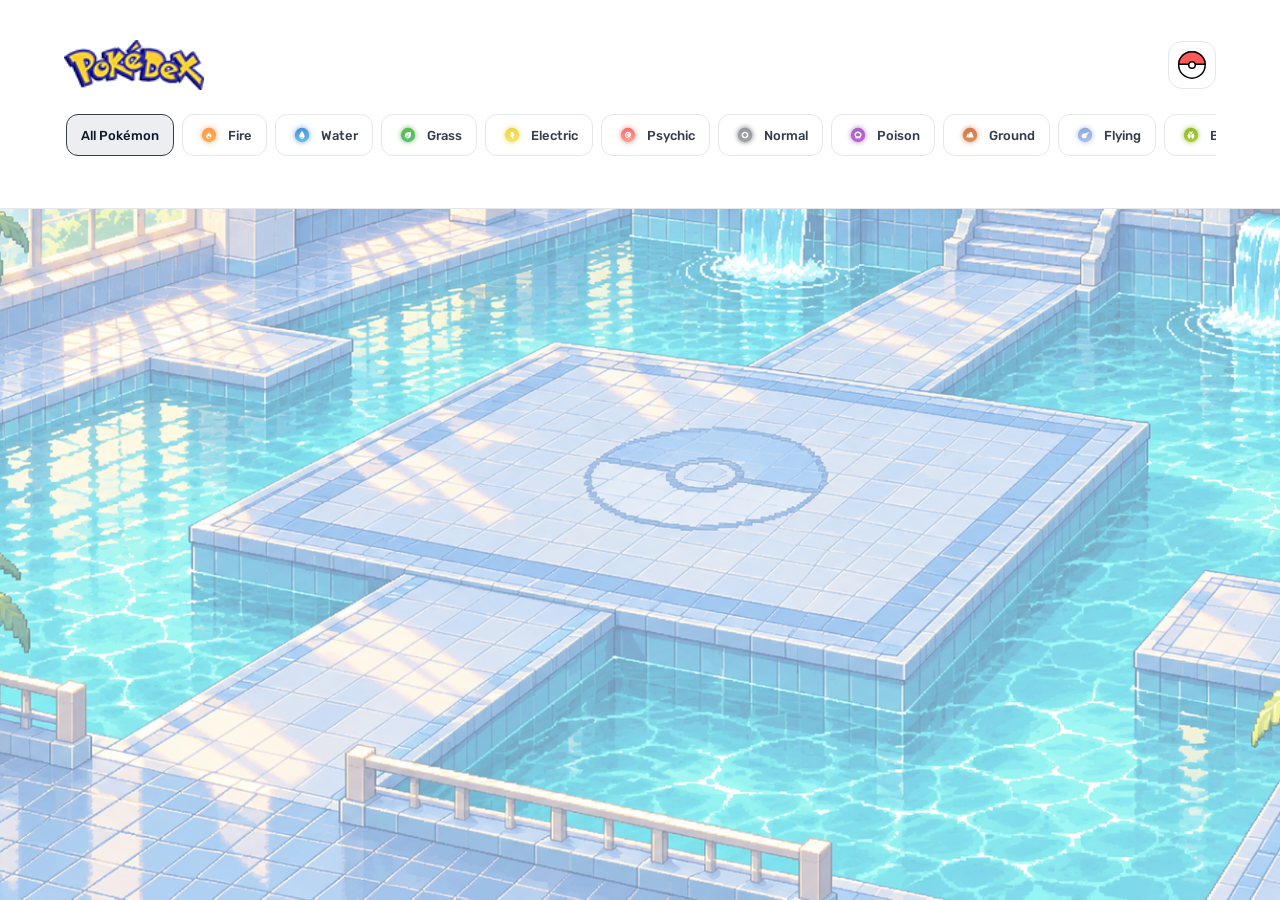
==== assets/index.html @ 4e9d1fee "Build responsive Pokedex with filters, favorites and flip cards" ====
<!doctype html>
<html lang="en">
  <head>
    <meta charset="UTF-8" />
    <meta name="viewport" content="width=device-width, initial-scale=1.0" />
    <title>Pokédex</title>
    <link rel="stylesheet" href="./css/main.css" />
  </head>
  <body>
    <header>
      <nav class="nav">
        <div class="nav-brand">
          <a
              href="#favorites"
              class="favorites-link"
              aria-label="View favorite Pokémon"
              title="Favorites"
          >
              <img src="./image/pokeball.svg" alt="">
          </a>

          <a href="#all" aria-label="View all Pokémon">
              <img
                  src="./image/logo.png"
                  alt="Pokédex"
                  class="nav-logo"
              >
          </a>
      </div>

      <p id="favorites-empty" hidden>
          No favorites yet. Click a Pokémon’s Poké Ball to save it!
      </p>
        <ul class="nav-list">
          <li class="nav-item">
            <button class="btn btn-header all" id="btn-all">All</button>
          </li>
          <li class="nav-item">
            <button class="btn btn-header fire" id="fire">Fire</button>
          </li>
          <li class="nav-item">
            <button class="btn btn-header water" id="water">Water</button>
          </li>
          <li class="nav-item">
            <button class="btn btn-header grass" id="grass">Grass</button>
          </li>
          <li class="nav-item">
            <button class="btn btn-header electric" id="electric">
              Electric
            </button>
          </li>
          <li class="nav-item">
            <button class="btn btn-header psychic" id="psychic">Psychic</button>
          </li>
          <li class="nav-item">
            <button class="btn btn-header normal" id="normal">Normal</button>
          </li>
          <li class="nav-item">
            <button class="btn btn-header poison" id="poison">Poison</button>
          </li>
          <li class="nav-item">
            <button class="btn btn-header ground" id="ground">Ground</button>
          </li>
          <li class="nav-item">
            <button class="btn btn-header flying" id="flying">Flying</button>
          </li>
          <li class="nav-item">
            <button class="btn btn-header bug" id="bug">Bug</button>
          </li>
          <li class="nav-item">
            <button class="btn btn-header rock" id="rock">Rock</button>
          </li>
          <li class="nav-item">
            <button class="btn btn-header ghost" id="ghost">Ghost</button>
          </li>
          <li class="nav-item">
            <button class="btn btn-header dragon" id="dragon">Dragon</button>
          </li>
          <li class="nav-item">
            <button class="btn btn-header dark" id="dark">Dark</button>
          </li>
          <li class="nav-item">
            <button class="btn btn-header steel" id="steel">Steel</button>
          </li>
          <li class="nav-item">
            <button class="btn btn-header fairy" id="fairy">Fairy</button>
          </li>
          <li class="nav-item">
            <button class="btn btn-header ice" id="ice">Ice</button>
          </li>
        </ul>
      </nav>
    </header>
    <main>
      <div id="All">
        <div class="pokemon-all" id="list-pokemon"></div>
      </div>
    </main>
    <script src="./js/main.js"></script>
  </body>
</html>
---- assets/css/main.css ----
@import url("https://fonts.googleapis.com/css2?family=Rubik:wght@300..900&display=swap");

/* Cores */
:root {
  --clr-black: #1c1c1c;
  --clr-gray: #ececec;
  --clr-white: #f7f7f7;

  --type-normal: #a8a878;
  --type-fire: #f08030;
  --type-water: #6890f0;
  --type-grass: #78c850;
  --type-electric: #f8d030;
  --type-psychic: #f85888;
  --type-poison: #a040a0;
  --type-ground: #e0c068;
  --type-flying: #a890f0;
  --type-bug: #a8b820;
  --type-rock: #b8a038;
  --type-ghost: #705898;
  --type-dragon: #7038f8;
  --type-dark: #705848;
  --type-steel: #b8b8d0;
  --type-fairy: #ee99ac;
  --type-ice: #98d8d8;
  --type-fighting: #c03028;
}

/* Base */
* {
  margin: 0;
  padding: 0;
  box-sizing: border-box;
}

body {
  position: relative;
  isolation: isolate;
  min-height: 100vh;
  background: var(--clr-gray);
  color: var(--clr-black);
  font-family: "Rubik", sans-serif;
}

body::before {
  content: "";
  position: fixed;
  inset: 0;
  z-index: -1;
  pointer-events: none;
  background:
    linear-gradient(
      rgba(255, 255, 255, 0.45),
      rgba(255, 255, 255, 0.45)
    ),
    url("../image/background.png") center / cover no-repeat;
}

ul {
  list-style: none;
}

button {
  border: 0;
  background: transparent;
  color: inherit;
  font: inherit;
  cursor: pointer;
}

button:focus-visible,
a:focus-visible {
  outline: 2px solid #343b49;
  outline-offset: 3px;
}

.pokemon[hidden],
#favorites-empty[hidden] {
  display: none;
}

/* Cabeçalho */
header {
  padding-block: 16px;
  background: #fff;
  box-shadow: 0 1px 0 #e5e7eb;
}

.nav {
  display: flex;
  flex-direction: column;
  align-items: flex-start;
  gap: 20px;
  width: 100%;
  max-width: 1200px;
  margin-inline: auto;
  padding: 24px;
}

.nav-brand {
  display: flex;
  align-items: center;
  gap: 16px;
  width: 100%;
  min-width: 0;
}

.nav .nav-logo {
  display: block;
  width: 140px;
  height: auto;
}

.nav .favorites-link {
  order: 2;
  display: grid;
  place-items: center;
  flex-shrink: 0;
  width: 48px;
  height: 48px;
  margin-left: auto;
  border: 1px solid #e5e7eb;
  border-radius: 14px;
  background: #fff;
}

.nav .favorites-link img {
  display: block;
  width: 32px;
  max-width: 32px;
  height: 32px;
  object-fit: contain;
}

.nav .favorites-link.is-active {
  border-color: #ef4444;
  background: #fff0f0;
}

#favorites-empty {
  font-size: 14px;
  line-height: 1.5;
}

/* Menu dos tipos */
.nav-scroll {
  position: relative;
  width: 100%;
  min-width: 0;
}

.nav-scroll::after {
  content: "";
  position: absolute;
  top: 0;
  bottom: 0;
  left: 0;
  z-index: 1;
  width: 20px;
  background: linear-gradient(to right, #fff, transparent);
  pointer-events: none;
}

.nav-list {
  display: flex;
  align-items: center;
  flex-wrap: nowrap;
  gap: 8px;
  width: 100%;
  min-width: 0;
  overflow-x: auto;
  padding: 4px 2px 12px;
  scrollbar-width: thin;
}

.nav-item {
  flex-shrink: 0;
}

.nav-list .btn-header {
  display: inline-flex;
  align-items: center;
  justify-content: center;
  gap: 7px;
  min-height: 42px;
  padding: 7px 14px;
  border: 1px solid #e5e7eb;
  border-radius: 12px;
  background: #fff;
  color: #343b49;
  font-size: 13px;
  font-weight: 500;
  text-transform: capitalize;
  white-space: nowrap;
}

.btn-header img {
  display: block;
  flex-shrink: 0;
  width: 24px;
  height: 24px;
  object-fit: contain;
}

.btn-header span {
  color: inherit;
}

.nav-list .btn-header:hover {
  background: #f5f6f8;
}

.nav-list .btn-header[aria-pressed="true"] {
  border-color: #343b49;
  background: var(--filter-color, #eceef2);
  color: #111827;
}

/* Lista dos Pokémon */
main {
  width: 100%;
  max-width: 1200px;
  margin-inline: auto;
  padding: 32px 24px;
}

.pokemon-all {
  display: grid;
  grid-template-columns: repeat(3, minmax(0, 1fr));
  gap: 24px;
}

/* Estrutura dos cards */
.pokemon {
  min-width: 0;
  border-radius: 22px;
}

.pokemon.pokemon-flip {
  overflow: visible;
  background: transparent;
  perspective: 1200px;
}

.pokemon-inner {
  display: grid;
  align-items: stretch;
  height: 100%;
  transform-style: preserve-3d;
  transition: transform 0.65s ease;
}

.pokemon.is-flipped .pokemon-inner {
  transform: rotateY(180deg);
}

.pokemon-front,
.pokemon-back {
  grid-area: 1 / 1;
  align-self: stretch;
  min-width: 0;
  border-radius: 22px;
  box-shadow: 0 8px 24px rgb(25 30 45 / 8%);
  backface-visibility: hidden;
  -webkit-backface-visibility: hidden;
}

.pokemon-front {
  display: flex;
  flex-direction: column;
  overflow: hidden;
  background: transparent;
}

/* Área colorida */
.pokemon-top {
  position: relative;
  isolation: isolate;
  flex-shrink: 0;
  padding: 42px 24px 18px;
  background: #e8e8e8;
}

.pokemon-number {
  position: absolute;
  top: 50%;
  left: 50%;
  z-index: -1;
  transform: translate(-50%, -50%);
  color: #191e2d;
  font-size: clamp(80px, 9vw, 130px);
  font-weight: 800;
  line-height: 1;
  letter-spacing: -5px;
  opacity: 0.13;
  pointer-events: none;
}

.pokemon-imagem {
  display: flex;
  align-items: center;
  justify-content: center;
  height: 210px;
}

.pokemon-imagem img {
  position: relative;
  display: block;
  width: 100%;
  max-width: 220px;
  height: 100%;
  object-fit: contain;
}

/* Favoritar */
.pokemon-top .favorite-button {
  position: absolute;
  top: 16px;
  left: 18px;
  z-index: 2;
  display: grid;
  place-items: center;
  width: 44px;
  height: 44px;
  padding: 5px;
  border-radius: 50%;
}

.favorite-button .favorite-icon {
  display: block;
  width: 34px;
  max-width: 34px;
  height: 34px;
  object-fit: contain;
  filter: grayscale(1);
  opacity: 0.5;
  transition: filter 0.2s, opacity 0.2s;
}

.favorite-button[aria-pressed="true"] .favorite-icon {
  filter: none;
  opacity: 1;
}

/* Informações com efeito glass */
.pokemon-info {
  display: flex;
  flex: 1;
  flex-direction: column;
  align-items: stretch;
  gap: 12px;
  padding: 22px;
  border: 1px solid rgba(255, 255, 255, 0.65);
  border-top: 0;
  border-radius: 0 0 22px 22px;
  background: rgba(255, 255, 255, 0.58);
  box-shadow: inset 0 1px 0 rgba(255, 255, 255, 0.7);
  backdrop-filter: blur(16px);
  -webkit-backdrop-filter: blur(16px);
}

.pokemon-name {
  color: #191e2d;
  font-size: 24px;
  font-weight: 700;
  text-transform: capitalize;
  overflow-wrap: anywhere;
}

/* Etiquetas dos tipos */
.pokemom-tips {
  display: flex;
  flex-wrap: wrap;
  justify-content: flex-start;
  gap: 8px;
}

.pokemom-tips .tipe {
  position: relative;
  display: inline-flex;
  flex: 0 0 auto;
  align-items: center;
  width: auto;
  min-width: 0;
  min-height: 30px;
  padding: 5px 12px 5px 32px;
  border-radius: 100px;
  font-size: 13px;
  font-weight: 500;
  line-height: 1;
  text-transform: capitalize;
}

.pokemom-tips .type-icon {
  position: absolute;
  top: 50%;
  left: 6px;
  display: block;
  width: 22px;
  height: 22px;
  transform: translateY(-50%);
  object-fit: contain;
}

.tipe span {
  color: inherit;
}

.tipe.normal {
  background: var(--type-normal);
}

.tipe.fire {
  background: var(--type-fire);
}

.tipe.water {
  background: var(--type-water);
}

.tipe.grass {
  background: var(--type-grass);
}

.tipe.electric {
  background: var(--type-electric);
}

.tipe.psychic {
  background: var(--type-psychic);
}

.tipe.poison {
  background: var(--type-poison);
}

.tipe.ground {
  background: var(--type-ground);
}

.tipe.flying {
  background: var(--type-flying);
}

.tipe.bug {
  background: var(--type-bug);
}

.tipe.rock {
  background: var(--type-rock);
}

.tipe.ghost {
  background: var(--type-ghost);
}

.tipe.dragon {
  background: var(--type-dragon);
}

.tipe.dark {
  background: var(--type-dark);
}

.tipe.steel {
  background: var(--type-steel);
}

.tipe.fairy {
  background: var(--type-fairy);
}

.tipe.ice {
  background: var(--type-ice);
}

.tipe.fighting {
  background: var(--type-fighting);
}

.tipe.water,
.tipe.poison,
.tipe.ghost,
.tipe.dragon,
.tipe.dark,
.tipe.fighting {
  color: #fff;
}

/* Fundos por tipo */
.pokemon-top[data-type="normal"] {
  background: #ecebdc;
}

.pokemon-top[data-type="fire"] {
  background: #ffdfc8;
}

.pokemon-top[data-type="water"] {
  background: #d4eaff;
}

.pokemon-top[data-type="grass"] {
  background: #e2efd5;
}

.pokemon-top[data-type="electric"] {
  background: #fff2b6;
}

.pokemon-top[data-type="psychic"] {
  background: #ffdae7;
}

.pokemon-top[data-type="poison"] {
  background: #efdcf4;
}

.pokemon-top[data-type="ground"] {
  background: #f2e4ca;
}

.pokemon-top[data-type="flying"] {
  background: #e4dff8;
}

.pokemon-top[data-type="bug"] {
  background: #eaf0cd;
}

.pokemon-top[data-type="rock"] {
  background: #e9e1c9;
}

.pokemon-top[data-type="ghost"] {
  background: #e8ddf5;
}

.pokemon-top[data-type="dragon"] {
  background: #ddd5fa;
}

.pokemon-top[data-type="dark"] {
  background: #e0d8d4;
}

.pokemon-top[data-type="steel"] {
  background: #e2e5ee;
}

.pokemon-top[data-type="fairy"] {
  background: #fbe0eb;
}

.pokemon-top[data-type="ice"] {
  background: #d9f2f2;
}

.pokemon-top[data-type="fighting"] {
  background: #f3d7d4;
}

/* Altura e peso */
.pokemon-stats {
  display: grid;
  grid-template-columns: repeat(2, minmax(0, 1fr));
  gap: 0;
  margin-top: 2px;
  padding-top: 16px;
  border-top: 1px solid rgba(25, 30, 45, 0.12);
  font-size: 0.85rem;
}

.pokemon-stats .stat {
  display: flex;
  align-items: center;
  gap: 8px;
  min-width: 0;
}

.pokemon-stats .stat + .stat {
  padding-left: 22px;
  border-left: 1px solid rgba(25, 30, 45, 0.12);
}

.stat-label {
  color: #737987;
  font-size: 11px;
  text-transform: uppercase;
}

.stat strong {
  color: #191e2d;
  font-size: 17px;
  font-weight: 600;
  white-space: nowrap;
}

/* Verso do card */
.pokemon-back {
  display: flex;
  flex-direction: column;
  gap: 20px;
  padding: 24px;
  border-top: 6px solid var(--card-accent);
  background: #fff;
  transform: rotateY(180deg);
}

.back-number {
  display: block;
  margin-bottom: 6px;
  color: #737987;
  font-size: 13px;
}

.pokemon-back h3 {
  margin-bottom: 12px;
  font-size: 14px;
  font-weight: 600;
}

.abilities-section p {
  color: #626875;
  font-size: 14px;
  line-height: 1.6;
  text-transform: capitalize;
}

/* Atributos */
.attribute + .attribute {
  margin-top: 12px;
}

.attribute-heading {
  display: flex;
  justify-content: space-between;
  gap: 12px;
  margin-bottom: 5px;
  font-size: 12px;
}

.attribute-heading span {
  color: #626875;
}

.attribute-meter {
  display: block;
  width: 100%;
  height: 10px;
  border: 0;
  border-radius: 100px;
  background: #eceef2;
}

.attribute-meter::-webkit-meter-bar {
  border: 0;
  border-radius: 100px;
  background: #eceef2;
}

.attribute-meter::-webkit-meter-optimum-value {
  border-radius: 100px;
  background: var(--card-accent);
}

.attribute-meter::-moz-meter-bar {
  border-radius: 100px;
  background: var(--card-accent);
}

/* View details e Back */
.details-button,
.back-button {
  display: flex;
  align-items: center;
  justify-content: center;
  gap: 10px;
  width: 100%;
  min-height: 44px;
  margin-top: auto;
  padding: 10px 14px;
  border: 1px solid #dfe3e8;
  border-radius: 12px;
  background: #f7f8fa;
  color: #191e2d;
  font-size: 13px;
  font-weight: 500;
}

.details-button {
  border-color: rgba(25, 30, 45, 0.15);
  background: rgba(255, 255, 255, 0.4);
}

.details-button:hover {
  background: rgba(255, 255, 255, 0.7);
}

.back-button:hover {
  background: #eceef2;
}

.details-button .action-icon,
.back-button .action-icon {
  display: block;
  flex-shrink: 0;
  width: 28px;
  height: 28px;
  object-fit: contain;
  image-rendering: pixelated;
}

/* Tablet */
@media (max-width: 1024px) {
  .pokemon-all {
    grid-template-columns: repeat(2, minmax(0, 1fr));
    gap: 20px;
  }
}

/* Celular */
@media (max-width: 600px) {
  .nav {
    gap: 16px;
    padding: 20px 16px;
  }

  .nav .nav-logo {
    width: 120px;
  }

  .nav-list .btn-header {
    padding: 8px 12px;
    font-size: 12px;
  }

  main {
    padding: 24px 16px;
  }

  .pokemon-all {
    grid-template-columns: minmax(0, 1fr);
    gap: 20px;
  }

  .pokemon-top {
    padding: 42px 20px 18px;
  }

  .pokemon-imagem {
    height: 200px;
  }

  .pokemon-number {
    font-size: 110px;
  }

  .pokemon-info {
    padding: 20px;
  }

  .pokemon-stats .stat + .stat {
    padding-left: 16px;
  }
}

/* Acessibilidade */
@media (prefers-reduced-motion: reduce) {
  .pokemon-inner,
  .favorite-icon {
    transition: none;
  }
}
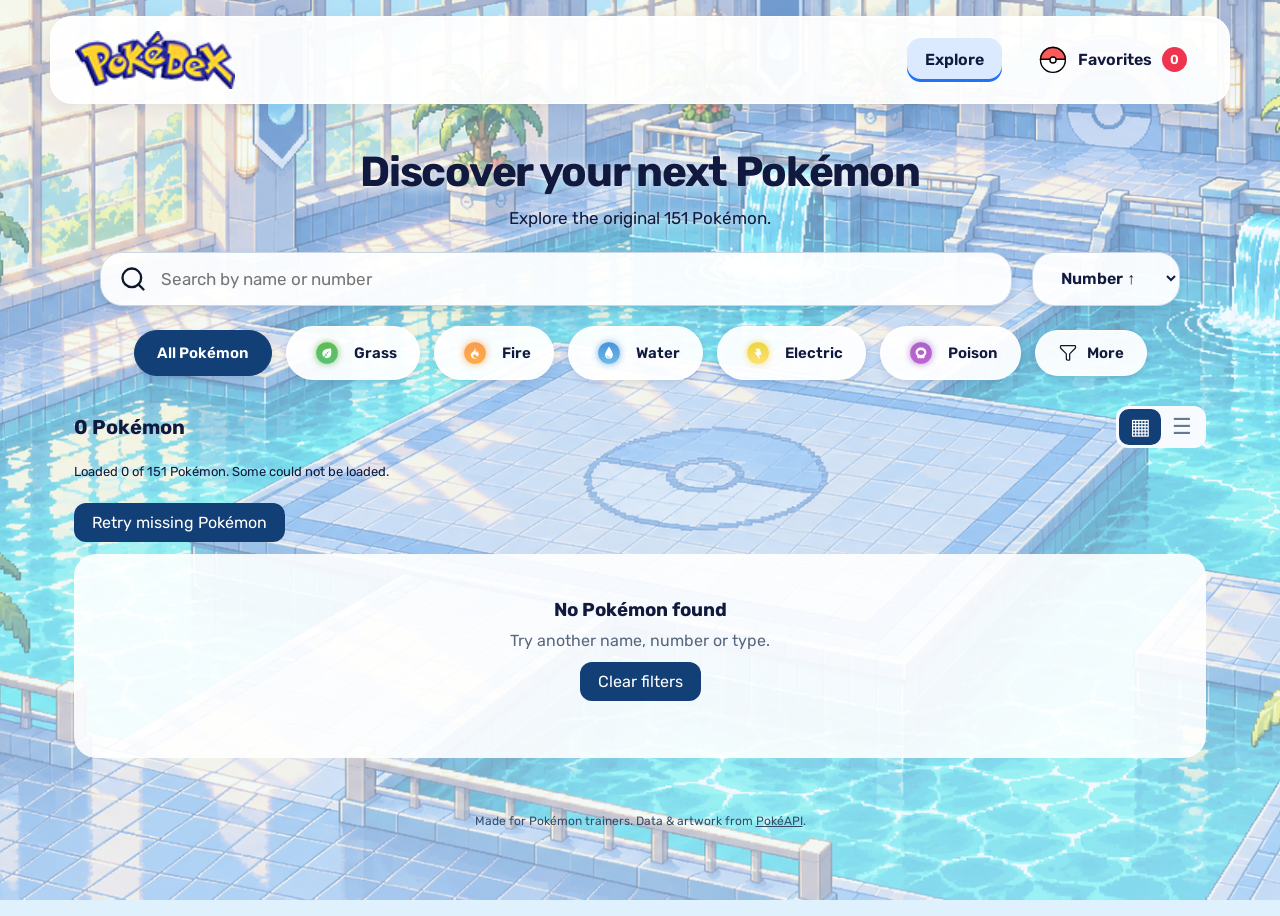
==== commit 34707401: "Update Pokedex design, filters and icons" ====
--- a/assets/index.html
+++ b/assets/index.html
@@ -1,101 +1,42 @@
 <!doctype html>
 <html lang="en">
-  <head>
-    <meta charset="UTF-8" />
-    <meta name="viewport" content="width=device-width, initial-scale=1.0" />
-    <title>Pokédex</title>
-    <link rel="stylesheet" href="./css/main.css" />
-  </head>
-  <body>
-    <header>
-      <nav class="nav">
-        <div class="nav-brand">
-          <a
-              href="#favorites"
-              class="favorites-link"
-              aria-label="View favorite Pokémon"
-              title="Favorites"
-          >
-              <img src="./image/pokeball.svg" alt="">
-          </a>
-
-          <a href="#all" aria-label="View all Pokémon">
-              <img
-                  src="./image/logo.png"
-                  alt="Pokédex"
-                  class="nav-logo"
-              >
-          </a>
-      </div>
-
-      <p id="favorites-empty" hidden>
-          No favorites yet. Click a Pokémon’s Poké Ball to save it!
-      </p>
-        <ul class="nav-list">
-          <li class="nav-item">
-            <button class="btn btn-header all" id="btn-all">All</button>
-          </li>
-          <li class="nav-item">
-            <button class="btn btn-header fire" id="fire">Fire</button>
-          </li>
-          <li class="nav-item">
-            <button class="btn btn-header water" id="water">Water</button>
-          </li>
-          <li class="nav-item">
-            <button class="btn btn-header grass" id="grass">Grass</button>
-          </li>
-          <li class="nav-item">
-            <button class="btn btn-header electric" id="electric">
-              Electric
-            </button>
-          </li>
-          <li class="nav-item">
-            <button class="btn btn-header psychic" id="psychic">Psychic</button>
-          </li>
-          <li class="nav-item">
-            <button class="btn btn-header normal" id="normal">Normal</button>
-          </li>
-          <li class="nav-item">
-            <button class="btn btn-header poison" id="poison">Poison</button>
-          </li>
-          <li class="nav-item">
-            <button class="btn btn-header ground" id="ground">Ground</button>
-          </li>
-          <li class="nav-item">
-            <button class="btn btn-header flying" id="flying">Flying</button>
-          </li>
-          <li class="nav-item">
-            <button class="btn btn-header bug" id="bug">Bug</button>
-          </li>
-          <li class="nav-item">
-            <button class="btn btn-header rock" id="rock">Rock</button>
-          </li>
-          <li class="nav-item">
-            <button class="btn btn-header ghost" id="ghost">Ghost</button>
-          </li>
-          <li class="nav-item">
-            <button class="btn btn-header dragon" id="dragon">Dragon</button>
-          </li>
-          <li class="nav-item">
-            <button class="btn btn-header dark" id="dark">Dark</button>
-          </li>
-          <li class="nav-item">
-            <button class="btn btn-header steel" id="steel">Steel</button>
-          </li>
-          <li class="nav-item">
-            <button class="btn btn-header fairy" id="fairy">Fairy</button>
-          </li>
-          <li class="nav-item">
-            <button class="btn btn-header ice" id="ice">Ice</button>
-          </li>
-        </ul>
-      </nav>
-    </header>
-    <main>
-      <div id="All">
-        <div class="pokemon-all" id="list-pokemon"></div>
-      </div>
-    </main>
-    <script src="./js/main.js"></script>
-  </body>
-</html>
+<head>
+<meta charset="UTF-8"><meta name="viewport" content="width=device-width, initial-scale=1">
+<title>Pokédex — Explore Pokémon</title>
+<link rel="stylesheet" href="./css/main.css">
+<script src="./js/main.js" defer></script>
+</head>
+<body>
+<a class="skip-link" href="#list-pokemon">Skip to Pokémon</a>
+<header class="site-header">
+<nav class="top-nav" aria-label="Main navigation">
+<a href="#all" class="brand"><img src="./image/logo.png" alt="Pokédex"></a>
+<div class="page-links">
+<a href="#all" class="explore-link">Explore</a>
+<a href="#favorites" class="favorites-link"><img src="./image/pokeball.svg" alt=""><span>Favorites</span><span id="favorites-count">0</span></a>
+</div>
+</nav>
+</header>
+<main>
+<section class="hero" aria-labelledby="page-title">
+<h1 id="page-title">Discover your next Pokémon</h1>
+<p>Explore the original 151 Pokémon.</p>
+<div class="search-tools">
+<label class="search-box"><img src="./image/search.svg" alt="" aria-hidden="true" class="ui-icon"><span class="sr-only">Search by name or number</span><input id="pokemon-search" type="search" placeholder="Search by name or number" autocomplete="off"></label>
+<label class="sort-box"><span class="sr-only">Sort Pokémon</span><select id="pokemon-sort"><option value="number">Number ↑</option><option value="number-desc">Number ↓</option><option value="name">Name A–Z</option><option value="name-desc">Name Z–A</option></select></label>
+</div>
+<div class="filters" aria-label="Filter by type">
+<div class="primary-filters"><button type="button" class="btn-header" data-type="all" aria-pressed="true">all</button><button type="button" class="btn-header" data-type="grass" aria-pressed="false">grass</button><button type="button" class="btn-header" data-type="fire" aria-pressed="false">fire</button><button type="button" class="btn-header" data-type="water" aria-pressed="false">water</button><button type="button" class="btn-header" data-type="electric" aria-pressed="false">electric</button><button type="button" class="btn-header" data-type="poison" aria-pressed="false">poison</button></div>
+<details class="more-types"><summary id="more-label">More <span aria-hidden="true">⌄</span></summary><div class="more-panel"><button type="button" class="btn-header" data-type="normal" aria-pressed="false">normal</button><button type="button" class="btn-header" data-type="fighting" aria-pressed="false">fighting</button><button type="button" class="btn-header" data-type="flying" aria-pressed="false">flying</button><button type="button" class="btn-header" data-type="ground" aria-pressed="false">ground</button><button type="button" class="btn-header" data-type="rock" aria-pressed="false">rock</button><button type="button" class="btn-header" data-type="bug" aria-pressed="false">bug</button><button type="button" class="btn-header" data-type="ghost" aria-pressed="false">ghost</button><button type="button" class="btn-header" data-type="steel" aria-pressed="false">steel</button><button type="button" class="btn-header" data-type="psychic" aria-pressed="false">psychic</button><button type="button" class="btn-header" data-type="ice" aria-pressed="false">ice</button><button type="button" class="btn-header" data-type="dragon" aria-pressed="false">dragon</button><button type="button" class="btn-header" data-type="dark" aria-pressed="false">dark</button><button type="button" class="btn-header" data-type="fairy" aria-pressed="false">fairy</button></div></details>
+</div>
+</section>
+<section aria-label="Pokémon results">
+<div class="results-toolbar"><h2 id="results-count" aria-live="polite">Loading Pokémon…</h2><div class="view-switch" aria-label="View layout"><button id="grid-view" aria-label="Grid view" aria-pressed="true">▦</button><button id="list-view" aria-label="List view" aria-pressed="false">☰</button></div></div>
+<p id="load-status" class="load-status" role="status">Getting your Pokémon ready…</p>
+<button id="retry-load" class="retry-button" hidden>Retry missing Pokémon</button>
+<div class="empty-state" id="favorites-empty" hidden><h3>No Pokémon found</h3><p id="empty-description"></p><button id="reset-filters">Clear filters</button></div>
+<div class="pokemon-all" id="list-pokemon" tabindex="-1" aria-busy="true"></div>
+</section>
+</main>
+<footer>Made for Pokémon trainers. Data &amp; artwork from <a href="https://pokeapi.co/">PokéAPI</a>.</footer>
+</body></html>
--- a/assets/css/main.css
+++ b/assets/css/main.css
@@ -1,11 +1,9 @@
 @import url("https://fonts.googleapis.com/css2?family=Rubik:wght@300..900&display=swap");
-
 /* Cores */
 :root {
   --clr-black: #1c1c1c;
   --clr-gray: #ececec;
   --clr-white: #f7f7f7;
-
   --type-normal: #a8a878;
   --type-fire: #f08030;
   --type-water: #6890f0;
@@ -26,250 +24,440 @@
   --type-fighting: #c03028;
 }
 
-/* Base */
+/* Layout */
 * {
-  margin: 0;
-  padding: 0;
-  box-sizing: border-box;
+  box-sizing:border-box;
+  margin:0;
+  padding:0;
 }
 
 body {
-  position: relative;
-  isolation: isolate;
-  min-height: 100vh;
-  background: var(--clr-gray);
-  color: var(--clr-black);
-  font-family: "Rubik", sans-serif;
+  min-height:100vh;
+  font-family:"Rubik",sans-serif;
+  color:#111a3e;
+  background:#dff1fc;
+  isolation:isolate;
 }
 
 body::before {
-  content: "";
-  position: fixed;
-  inset: 0;
-  z-index: -1;
-  pointer-events: none;
-  background:
-    linear-gradient(
-      rgba(255, 255, 255, 0.45),
-      rgba(255, 255, 255, 0.45)
-    ),
-    url("../image/background.png") center / cover no-repeat;
-}
-
-ul {
-  list-style: none;
+  content:"";
+  position:fixed;
+  inset:0;
+  z-index:-1;
+  background:linear-gradient(#e9f5ff66,#e9f5ff88),url("../image/background.png") center/cover no-repeat;
+  pointer-events:none;
+}
+
+button,input,select {
+  font:inherit;
+  color:inherit;
+}
+
+button,a,summary,select {
+  -webkit-tap-highlight-color:transparent;
 }
 
 button {
+  border:0;
+  background:none;
+  cursor:pointer;
+}
+
+a {
+  color:inherit;
+  text-decoration:none;
+}
+
+button:focus-visible,a:focus-visible,input:focus-visible,select:focus-visible,summary:focus-visible {
+  outline:3px solid #246af0;
+  outline-offset:3px;
+}
+
+[hidden] {
+  display:none!important;
+}
+
+.sr-only {
+  position:absolute;
+  width:1px;
+  height:1px;
+  overflow:hidden;
+  clip-path:inset(50%);
+  white-space:nowrap;
+}
+
+.skip-link {
+  position:absolute;
+  top:-100px;
+  left:16px;
+  z-index:10;
+  background:white;
+  padding:12px;
+}
+
+.skip-link:focus {
+  top:12px;
+}
+
+.site-header {
+  max-width: 1180px;
+  margin: 16px auto 0;
+  border: 1px solid rgba(255, 255, 255, 0.85);
+  border-radius: 22px;
+  background: rgba(255, 255, 255, 0.94);
+  box-shadow: 0 4px 18px rgba(32, 63, 105, 0.08);
+}
+
+.top-nav {
+  display: flex;
+  justify-content: space-between;
+  align-items: center;
+  gap: 16px;
+  padding: 14px 24px;
+}
+
+.brand img {
+  display: block;
+  width: 160px;
+  height: auto;
+}
+
+.hero {
+  margin-bottom: 26px;
+  text-align: center;
+}
+
+.hero h1 {
+  color: #111a3e;
+  font-size: clamp(28px, 3.4vw, 40px);
+  font-weight: 700;
+  letter-spacing: -1px;
+  line-height: 1.2;
+  text-shadow: 0 2px 12px rgba(255, 255, 255, 0.85);
+}
+
+.hero > p {
+  margin-top: 10px;
+  font-size: 16px;
+  text-shadow: 0 1px 8px #fff;
+}
+
+.search-tools {
+  display: flex;
+  gap: 14px;
+  max-width: 940px;
+  margin: 22px auto 16px;
+}
+
+.page-links {
+  display:flex;
+  align-items:center;
+  gap:18px;
+  font-weight:600;
+}
+
+.page-links a {
+  display:flex;
+  align-items:center;
+  gap:10px;
+  min-height:44px;
+  padding:10px 18px;
+  border-radius:14px;
+}
+
+.page-links a[aria-current] {
+  background:#dceaff;
+  box-shadow:inset 0 -3px #2471f9;
+}
+
+.favorites-link img {
+  width:30px;
+  height:30px;
+}
+
+#favorites-count {
+  display:grid;
+  place-items:center;
+  min-width:25px;
+  height:25px;
+  padding:0 6px;
+  border-radius:30px;
+  background:#ef3450;
+  color:white;
+  font-size:13px;
+}
+
+main {
+  max-width:1180px;
+  margin:auto;
+  padding:44px 24px;
+}
+
+.hero {
+  text-align:center;
+  margin-bottom:26px;
+}
+
+.hero h1 {
+  font-size:clamp(28px,3.4vw,42px);
+  letter-spacing:-1.3px;
+  line-height:1.15;
+}
+
+.hero>p {
+  font-size:17px;
+  margin-top:12px;
+}
+
+.search-tools {
+  display: flex;
+  gap: 20px;
+  width: 100%;
+  max-width: 1080px;
+  margin: 24px auto 20px;
+}
+
+.search-box,
+.sort-box {
+  display: flex;
+  align-items: center;
+  min-height: 54px;
+  border: 1px solid #c7d7e8;
+  border-radius: 22px;
+  background: rgba(255, 255, 255, 0.94);
+  box-shadow: 0 4px 8px rgba(30, 60, 90, 0.14);
+}
+
+.search-box {
+  flex: 1;
+  min-width: 0;
+  padding: 0 18px;
+  gap: 14px;
+}
+
+.search-box .ui-icon {
+  width: 28px;
+  height: 28px;
+}
+
+.search-box input {
+  width: 100%;
+  min-width: 0;
+  padding: 14px 0;
   border: 0;
   background: transparent;
-  color: inherit;
-  font: inherit;
+  font-size: 17px;
+}
+
+.sort-box select {
+  width: 100%;
+  padding: 14px 24px;
+  border: 0;
+  background: transparent;
+  font-size: 16px;
+  font-weight: 600;
   cursor: pointer;
 }
 
-button:focus-visible,
-a:focus-visible {
-  outline: 2px solid #343b49;
-  outline-offset: 3px;
-}
-
-.pokemon[hidden],
-#favorites-empty[hidden] {
-  display: none;
-}
-
-/* Cabeçalho */
-header {
-  padding-block: 16px;
-  background: #fff;
-  box-shadow: 0 1px 0 #e5e7eb;
-}
-
-.nav {
-  display: flex;
-  flex-direction: column;
-  align-items: flex-start;
-  gap: 20px;
-  width: 100%;
-  max-width: 1200px;
-  margin-inline: auto;
-  padding: 24px;
-}
-
-.nav-brand {
-  display: flex;
-  align-items: center;
-  gap: 16px;
-  width: 100%;
-  min-width: 0;
-}
-
-.nav .nav-logo {
-  display: block;
-  width: 140px;
-  height: auto;
-}
-
-.nav .favorites-link {
-  order: 2;
-  display: grid;
-  place-items: center;
-  flex-shrink: 0;
-  width: 48px;
-  height: 48px;
-  margin-left: auto;
-  border: 1px solid #e5e7eb;
-  border-radius: 14px;
-  background: #fff;
-}
-
-.nav .favorites-link img {
-  display: block;
-  width: 32px;
-  max-width: 32px;
-  height: 32px;
-  object-fit: contain;
-}
-
-.nav .favorites-link.is-active {
-  border-color: #ef4444;
-  background: #fff0f0;
-}
-
-#favorites-empty {
-  font-size: 14px;
-  line-height: 1.5;
-}
-
-/* Menu dos tipos */
-.nav-scroll {
-  position: relative;
-  width: 100%;
-  min-width: 0;
-}
-
-.nav-scroll::after {
-  content: "";
-  position: absolute;
-  top: 0;
-  bottom: 0;
-  left: 0;
-  z-index: 1;
-  width: 20px;
-  background: linear-gradient(to right, #fff, transparent);
-  pointer-events: none;
-}
-
-.nav-list {
-  display: flex;
-  align-items: center;
-  flex-wrap: nowrap;
-  gap: 8px;
-  width: 100%;
-  min-width: 0;
-  overflow-x: auto;
-  padding: 4px 2px 12px;
-  scrollbar-width: thin;
-}
-
-.nav-item {
-  flex-shrink: 0;
-}
-
-.nav-list .btn-header {
-  display: inline-flex;
+.filters,
+.primary-filters {
+  display: flex;
   align-items: center;
   justify-content: center;
-  gap: 7px;
-  min-height: 42px;
-  padding: 7px 14px;
-  border: 1px solid #e5e7eb;
-  border-radius: 12px;
-  background: #fff;
-  color: #343b49;
-  font-size: 13px;
-  font-weight: 500;
+  flex-wrap: wrap;
+  gap: 14px;
+}
+
+.btn-header,
+.more-types summary {
+  display: flex;
+  align-items: center;
+  justify-content: center;
+  gap: 9px;
+  min-height: 46px;
+  padding: 8px 22px;
+  border: 1px solid rgba(255, 255, 255, 0.9);
+  border-radius: 100px;
+  background: rgba(255, 255, 255, 0.94);
+  color: #111a3e;
+  font-size: 15px;
+  font-weight: 600;
   text-transform: capitalize;
-  white-space: nowrap;
+  box-shadow: 0 3px 7px rgba(30, 60, 90, 0.12);
+  cursor: pointer;
 }
 
 .btn-header img {
   display: block;
+  width: 36px;
+  height: 36px;
   flex-shrink: 0;
-  width: 24px;
-  height: 24px;
   object-fit: contain;
 }
 
-.btn-header span {
-  color: inherit;
-}
-
-.nav-list .btn-header:hover {
-  background: #f5f6f8;
-}
-
-.nav-list .btn-header[aria-pressed="true"] {
-  border-color: #343b49;
-  background: var(--filter-color, #eceef2);
-  color: #111827;
-}
-
-/* Lista dos Pokémon */
-main {
-  width: 100%;
-  max-width: 1200px;
-  margin-inline: auto;
-  padding: 32px 24px;
-}
-
-.pokemon-all {
+.btn-header[aria-pressed="true"] {
+  border-color: #1f5c97;
+  background: linear-gradient(#14588f, #09396d);
+  color: #fff;
+}
+
+.btn-header:hover,.more-types summary:hover {
+  background:#e5efff;
+}
+
+.btn-header[aria-pressed="true"] {
+  background:#123f76;
+  color:white;
+  border-color:#123f76;
+}
+
+.more-types {
+  position:relative;
+}
+
+.more-types summary {
+  list-style:none;
+}
+
+.more-types summary::-webkit-details-marker {
+  display:none;
+}
+
+.more-panel {
+  position: absolute;
+  top: calc(100% + 10px);
+  right: 0;
+  z-index: 10;
   display: grid;
   grid-template-columns: repeat(3, minmax(0, 1fr));
-  gap: 24px;
-}
-
-/* Estrutura dos cards */
+  gap: 8px;
+  width: 540px;
+  max-width: calc(100vw - 32px);
+  padding: 16px;
+  border: 1px solid #d2deec;
+  border-radius: 22px;
+  background: #f8fcff;
+  box-shadow: 0 12px 35px rgba(24, 54, 90, 0.18);
+}
+
+.more-panel .btn-header {
+  min-width: 0;
+  width: 100%;
+  padding: 8px 10px;
+  font-size: 13px;
+}
+
+.results-toolbar {
+  display:flex;
+  align-items:center;
+  justify-content:space-between;
+  margin-bottom:16px;
+}
+
+.results-toolbar h2 {
+  font-size:20px;
+}
+
+.view-switch {
+  display:flex;
+  background:#f7fbff;
+  border-radius:12px;
+  padding:3px;
+}
+
+.view-switch button {
+  min-width:42px;
+  min-height:36px;
+  border-radius:10px;
+  font-size:22px;
+  color:#667991;
+}
+
+.view-switch button[aria-pressed="true"] {
+  background:#123f76;
+  color:#fff;
+}
+
+.pokemon-all {
+  display:grid;
+  grid-template-columns:repeat(3,minmax(0,1fr));
+  gap:20px;
+}
+
+.pokemon-all.is-list {
+  grid-template-columns:minmax(0,680px);
+  justify-content:center;
+}
+
+.load-status {
+  font-size:13px;
+  margin:12px 0;
+}
+
+.retry-button,.empty-state button {
+  padding:10px 18px;
+  border-radius:12px;
+  background:#123f76;
+  color:white;
+  margin:12px 0;
+}
+
+.empty-state {
+  padding:45px 20px;
+  text-align:center;
+  background:#ffffffe6;
+  border-radius:22px;
+}
+
+.empty-state p {
+  margin-top:10px;
+  color:#58677e;
+}
+
+footer {
+  text-align:center;
+  font-size:12px;
+  color:#334b67;
+  padding:12px 20px 28px;
+}
+
+footer a {
+  text-decoration:underline;
+}
+
+
+/* Cards e flip */
 .pokemon {
   min-width: 0;
-  border-radius: 22px;
-}
-
-.pokemon.pokemon-flip {
-  overflow: visible;
-  background: transparent;
   perspective: 1200px;
 }
-
 .pokemon-inner {
   display: grid;
+  height: 100%;
   align-items: stretch;
-  height: 100%;
   transform-style: preserve-3d;
   transition: transform 0.65s ease;
 }
-
 .pokemon.is-flipped .pokemon-inner {
   transform: rotateY(180deg);
 }
-
 .pokemon-front,
 .pokemon-back {
   grid-area: 1 / 1;
   align-self: stretch;
   min-width: 0;
-  border-radius: 22px;
-  box-shadow: 0 8px 24px rgb(25 30 45 / 8%);
+  border: 2px solid rgba(255, 255, 255, 0.9);
+  border-radius: 26px;
+  box-shadow: 0 5px 12px rgba(30, 60, 90, 0.12);
   backface-visibility: hidden;
   -webkit-backface-visibility: hidden;
 }
-
 .pokemon-front {
   display: flex;
   flex-direction: column;
   overflow: hidden;
   background: transparent;
+  transform: rotateY(0deg);
 }
 
 /* Área colorida */
@@ -277,46 +465,46 @@
   position: relative;
   isolation: isolate;
   flex-shrink: 0;
-  padding: 42px 24px 18px;
+  padding: 24px 18px 0;
   background: #e8e8e8;
 }
-
 .pokemon-number {
   position: absolute;
-  top: 50%;
+  top: 28%;
   left: 50%;
   z-index: -1;
   transform: translate(-50%, -50%);
-  color: #191e2d;
-  font-size: clamp(80px, 9vw, 130px);
+  color: #fff;
+  font-size: clamp(90px, 9vw, 130px);
   font-weight: 800;
   line-height: 1;
   letter-spacing: -5px;
-  opacity: 0.13;
+  opacity: 0.45;
+  white-space: nowrap;
   pointer-events: none;
 }
-
 .pokemon-imagem {
   display: flex;
   align-items: center;
   justify-content: center;
-  height: 210px;
-}
-
+  height: 190px;
+}
 .pokemon-imagem img {
-  position: relative;
   display: block;
   width: 100%;
   max-width: 220px;
   height: 100%;
   object-fit: contain;
-}
-
-/* Favoritar */
+  position: relative;
+  z-index: 2;
+  transform: translateY(8px);
+}
+
+/* Favoritos */
 .pokemon-top .favorite-button {
   position: absolute;
-  top: 16px;
-  left: 18px;
+  top: 12px;
+  left: 14px;
   z-index: 2;
   display: grid;
   place-items: center;
@@ -325,44 +513,38 @@
   padding: 5px;
   border-radius: 50%;
 }
-
-.favorite-button .favorite-icon {
+.favorite-icon {
   display: block;
   width: 34px;
-  max-width: 34px;
   height: 34px;
   object-fit: contain;
   filter: grayscale(1);
   opacity: 0.5;
   transition: filter 0.2s, opacity 0.2s;
 }
-
 .favorite-button[aria-pressed="true"] .favorite-icon {
   filter: none;
   opacity: 1;
 }
 
-/* Informações com efeito glass */
+/* Informações */
 .pokemon-info {
+  position: relative;
   display: flex;
   flex: 1;
   flex-direction: column;
-  align-items: stretch;
-  gap: 12px;
-  padding: 22px;
-  border: 1px solid rgba(255, 255, 255, 0.65);
-  border-top: 0;
-  border-radius: 0 0 22px 22px;
-  background: rgba(255, 255, 255, 0.58);
-  box-shadow: inset 0 1px 0 rgba(255, 255, 255, 0.7);
-  backdrop-filter: blur(16px);
-  -webkit-backdrop-filter: blur(16px);
-}
-
+  gap: 8px;
+  padding: 12px 18px 14px;
+  border-radius: 0;
+  background: rgba(255, 255, 255, 0.9);
+  backdrop-filter: blur(12px);
+  -webkit-backdrop-filter: blur(12px);
+}
 .pokemon-name {
-  color: #191e2d;
+  color: #111a3e;
   font-size: 24px;
   font-weight: 700;
+  line-height: 1.2;
   text-transform: capitalize;
   overflow-wrap: anywhere;
 }
@@ -371,193 +553,36 @@
 .pokemom-tips {
   display: flex;
   flex-wrap: wrap;
-  justify-content: flex-start;
+  align-items: center;
   gap: 8px;
 }
-
 .pokemom-tips .tipe {
   position: relative;
   display: inline-flex;
   flex: 0 0 auto;
   align-items: center;
-  width: auto;
-  min-width: 0;
-  min-height: 30px;
-  padding: 5px 12px 5px 32px;
+  min-height: 28px;
+  padding: 4px 12px 4px 32px;
   border-radius: 100px;
+  color: #fff;
   font-size: 13px;
   font-weight: 500;
   line-height: 1;
   text-transform: capitalize;
-}
-
+  box-shadow: inset 0 1px 2px rgba(255, 255, 255, 0.3);
+}
 .pokemom-tips .type-icon {
   position: absolute;
   top: 50%;
-  left: 6px;
+  left: -0.10px;
   display: block;
-  width: 22px;
-  height: 22px;
+  width: 36px;
+  height: 36px;
   transform: translateY(-50%);
   object-fit: contain;
 }
-
 .tipe span {
   color: inherit;
-}
-
-.tipe.normal {
-  background: var(--type-normal);
-}
-
-.tipe.fire {
-  background: var(--type-fire);
-}
-
-.tipe.water {
-  background: var(--type-water);
-}
-
-.tipe.grass {
-  background: var(--type-grass);
-}
-
-.tipe.electric {
-  background: var(--type-electric);
-}
-
-.tipe.psychic {
-  background: var(--type-psychic);
-}
-
-.tipe.poison {
-  background: var(--type-poison);
-}
-
-.tipe.ground {
-  background: var(--type-ground);
-}
-
-.tipe.flying {
-  background: var(--type-flying);
-}
-
-.tipe.bug {
-  background: var(--type-bug);
-}
-
-.tipe.rock {
-  background: var(--type-rock);
-}
-
-.tipe.ghost {
-  background: var(--type-ghost);
-}
-
-.tipe.dragon {
-  background: var(--type-dragon);
-}
-
-.tipe.dark {
-  background: var(--type-dark);
-}
-
-.tipe.steel {
-  background: var(--type-steel);
-}
-
-.tipe.fairy {
-  background: var(--type-fairy);
-}
-
-.tipe.ice {
-  background: var(--type-ice);
-}
-
-.tipe.fighting {
-  background: var(--type-fighting);
-}
-
-.tipe.water,
-.tipe.poison,
-.tipe.ghost,
-.tipe.dragon,
-.tipe.dark,
-.tipe.fighting {
-  color: #fff;
-}
-
-/* Fundos por tipo */
-.pokemon-top[data-type="normal"] {
-  background: #ecebdc;
-}
-
-.pokemon-top[data-type="fire"] {
-  background: #ffdfc8;
-}
-
-.pokemon-top[data-type="water"] {
-  background: #d4eaff;
-}
-
-.pokemon-top[data-type="grass"] {
-  background: #e2efd5;
-}
-
-.pokemon-top[data-type="electric"] {
-  background: #fff2b6;
-}
-
-.pokemon-top[data-type="psychic"] {
-  background: #ffdae7;
-}
-
-.pokemon-top[data-type="poison"] {
-  background: #efdcf4;
-}
-
-.pokemon-top[data-type="ground"] {
-  background: #f2e4ca;
-}
-
-.pokemon-top[data-type="flying"] {
-  background: #e4dff8;
-}
-
-.pokemon-top[data-type="bug"] {
-  background: #eaf0cd;
-}
-
-.pokemon-top[data-type="rock"] {
-  background: #e9e1c9;
-}
-
-.pokemon-top[data-type="ghost"] {
-  background: #e8ddf5;
-}
-
-.pokemon-top[data-type="dragon"] {
-  background: #ddd5fa;
-}
-
-.pokemon-top[data-type="dark"] {
-  background: #e0d8d4;
-}
-
-.pokemon-top[data-type="steel"] {
-  background: #e2e5ee;
-}
-
-.pokemon-top[data-type="fairy"] {
-  background: #fbe0eb;
-}
-
-.pokemon-top[data-type="ice"] {
-  background: #d9f2f2;
-}
-
-.pokemon-top[data-type="fighting"] {
-  background: #f3d7d4;
 }
 
 /* Altura e peso */
@@ -565,111 +590,110 @@
   display: grid;
   grid-template-columns: repeat(2, minmax(0, 1fr));
   gap: 0;
-  margin-top: 2px;
-  padding-top: 16px;
-  border-top: 1px solid rgba(25, 30, 45, 0.12);
-  font-size: 0.85rem;
-}
-
+  padding-top: 9px;
+  border-top: 1px solid #c7d4e4;
+}
 .pokemon-stats .stat {
   display: flex;
   align-items: center;
+  gap: 5px;
+  min-width: 0;
+}
+.pokemon-stats .stat + .stat {
+  padding-left: 10px;
+  border-left: 1px solid rgba(25, 30, 45, 0.12);
+}
+.stat-label {
+  color: #596579;
+  font-size: 11px;
+  text-transform: capitalize;
+}
+.stat strong {
+  font-size: 13px;
+  font-weight: 600;
+  white-space: nowrap;
+}
+.stat-icon {
+  display: block;
+  flex-shrink: 0;
+  width: 22px;
+  height: 22px;
+  object-fit: contain;
+}
+.ui-icon {
+  display: block;
+  flex-shrink: 0;
+  width: 20px;
+  height: 20px;
+  object-fit: contain;
+}
+
+/* Verso */
+.pokemon-back {
+  display: flex;
+  flex-direction: column;
   gap: 8px;
-  min-width: 0;
-}
-
-.pokemon-stats .stat + .stat {
-  padding-left: 22px;
-  border-left: 1px solid rgba(25, 30, 45, 0.12);
-}
-
-.stat-label {
+  padding: 14px 18px;
+  border-top: 5px solid var(--card-accent, #78c850);
+  background: #fff;
+  transform: rotateY(180deg);
+}
+.pokemon-back .pokemon-name {
+  font-size: 21px;
+}
+.back-number {
+  display: block;
+  margin-bottom: 2px;
   color: #737987;
   font-size: 11px;
-  text-transform: uppercase;
-}
-
-.stat strong {
-  color: #191e2d;
-  font-size: 17px;
+}
+.pokemon-back h3 {
+  margin-bottom: 4px;
+  font-size: 12px;
   font-weight: 600;
-  white-space: nowrap;
-}
-
-/* Verso do card */
-.pokemon-back {
-  display: flex;
-  flex-direction: column;
-  gap: 20px;
-  padding: 24px;
-  border-top: 6px solid var(--card-accent);
-  background: #fff;
-  transform: rotateY(180deg);
-}
-
-.back-number {
-  display: block;
-  margin-bottom: 6px;
-  color: #737987;
-  font-size: 13px;
-}
-
-.pokemon-back h3 {
-  margin-bottom: 12px;
-  font-size: 14px;
-  font-weight: 600;
-}
-
+}
 .abilities-section p {
   color: #626875;
-  font-size: 14px;
-  line-height: 1.6;
+  font-size: 12px;
+  line-height: 1.4;
   text-transform: capitalize;
 }
-
-/* Atributos */
 .attribute + .attribute {
-  margin-top: 12px;
-}
-
+  margin-top: 5px;
+}
 .attribute-heading {
   display: flex;
   justify-content: space-between;
-  gap: 12px;
-  margin-bottom: 5px;
-  font-size: 12px;
-}
-
+  gap: 9px;
+  margin-bottom: 3px;
+  font-size: 11px;
+}
 .attribute-heading span {
   color: #626875;
 }
-
 .attribute-meter {
   display: block;
   width: 100%;
-  height: 10px;
+  height: 7px;
   border: 0;
   border-radius: 100px;
   background: #eceef2;
 }
-
 .attribute-meter::-webkit-meter-bar {
   border: 0;
   border-radius: 100px;
   background: #eceef2;
 }
-
 .attribute-meter::-webkit-meter-optimum-value {
   border-radius: 100px;
-  background: var(--card-accent);
-}
-
+  background: var(--card-accent, #78c850);
+}
 .attribute-meter::-moz-meter-bar {
   border-radius: 100px;
-  background: var(--card-accent);
-}
-
-/* View details e Back */
+  background: var(--card-accent, #78c850);
+}
+
+/* Botões dos cards */
 .details-button,
 .back-button {
   display: flex;
@@ -677,91 +701,278 @@
   justify-content: center;
   gap: 10px;
   width: 100%;
-  min-height: 44px;
+  min-height: 36px;
+  padding: 5px 12px;
+  border-radius: 100px;
+  color: #191e2d;
+  font-size: 14px;
+  font-weight: 600;
+}
+.details-button {
+  margin-top: 4px;
+  background: #d3e4ff;
+}
+.details-button:hover {
+  background: #bfd7ff;
+}
+.back-button {
   margin-top: auto;
-  padding: 10px 14px;
   border: 1px solid #dfe3e8;
-  border-radius: 12px;
   background: #f7f8fa;
-  color: #191e2d;
-  font-size: 13px;
-  font-weight: 500;
-}
-
-.details-button {
-  border-color: rgba(25, 30, 45, 0.15);
-  background: rgba(255, 255, 255, 0.4);
-}
-
-.details-button:hover {
-  background: rgba(255, 255, 255, 0.7);
-}
-
+}
 .back-button:hover {
   background: #eceef2;
 }
-
-.details-button .action-icon,
-.back-button .action-icon {
+.action-icon {
   display: block;
   flex-shrink: 0;
-  width: 28px;
-  height: 28px;
+  width: 25px;
+  height: 25px;
   object-fit: contain;
   image-rendering: pixelated;
+}
+
+.tipe.normal {
+  background: var(--type-normal);
+}
+
+.tipe.fire {
+  background: var(--type-fire);
+}
+
+.tipe.water {
+  background: var(--type-water);
+}
+
+.tipe.grass {
+  background: linear-gradient(#60d344, #36b722);
+}
+
+.tipe.electric {
+  background: var(--type-electric);
+}
+
+.tipe.psychic {
+  background: var(--type-psychic);
+}
+
+.tipe.poison {
+  background: linear-gradient(#b66ce8, #923bd0);
+}
+
+.tipe.ground {
+  background: var(--type-ground);
+}
+
+.tipe.flying {
+  background: var(--type-flying);
+}
+
+.tipe.bug {
+  background: var(--type-bug);
+}
+
+.tipe.rock {
+  background: var(--type-rock);
+}
+
+.tipe.ghost {
+  background: var(--type-ghost);
+}
+
+.tipe.dragon {
+  background: var(--type-dragon);
+}
+
+.tipe.dark {
+  background: var(--type-dark);
+}
+
+.tipe.steel {
+  background: var(--type-steel);
+}
+
+.tipe.fairy {
+  background: var(--type-fairy);
+}
+
+.tipe.ice {
+  background: var(--type-ice);
+}
+
+.tipe.fighting {
+  background: var(--type-fighting);
+}
+
+.tipe.electric, .tipe.ice, .tipe.fairy, .tipe.steel, .tipe.ground, .tipe.normal, .tipe.rock, .tipe.bug, .tipe.flying {
+  color: #17213b;
+}
+
+.pokemon-top[data-type="normal"] {
+  background: #ecebdc;
+}
+
+.pokemon-top[data-type="fire"] {
+  background: #ffdfc8;
+}
+
+.pokemon-top[data-type="water"] {
+  background: #d4eaff;
+}
+
+.pokemon-top[data-type="grass"] {
+  background: linear-gradient(135deg, #d1efb7, #bce7a0);
+}
+
+.pokemon-top[data-type="electric"] {
+  background: #fff2b6;
+}
+
+.pokemon-top[data-type="psychic"] {
+  background: #ffdae7;
+}
+
+.pokemon-top[data-type="poison"] {
+  background: #efdcf4;
+}
+
+.pokemon-top[data-type="ground"] {
+  background: #f2e4ca;
+}
+
+.pokemon-top[data-type="flying"] {
+  background: #e4dff8;
+}
+
+.pokemon-top[data-type="bug"] {
+  background: #eaf0cd;
+}
+
+.pokemon-top[data-type="rock"] {
+  background: #e9e1c9;
+}
+
+.pokemon-top[data-type="ghost"] {
+  background: #e8ddf5;
+}
+
+.pokemon-top[data-type="dragon"] {
+  background: #ddd5fa;
+}
+
+.pokemon-top[data-type="dark"] {
+  background: #e0d8d4;
+}
+
+.pokemon-top[data-type="steel"] {
+  background: #e2e5ee;
+}
+
+.pokemon-top[data-type="fairy"] {
+  background: #fbe0eb;
+}
+
+.pokemon-top[data-type="ice"] {
+  background: #d9f2f2;
+}
+
+.pokemon-top[data-type="fighting"] {
+  background: #f3d7d4;
 }
 
 /* Tablet */
 @media (max-width: 1024px) {
   .pokemon-all {
     grid-template-columns: repeat(2, minmax(0, 1fr));
-    gap: 20px;
+  }
+  .hero h1 {
+    font-size: 34px;
   }
 }
 
 /* Celular */
 @media (max-width: 600px) {
-  .nav {
-    gap: 16px;
-    padding: 20px 16px;
-  }
-
-  .nav .nav-logo {
-    width: 120px;
-  }
-
-  .nav-list .btn-header {
-    padding: 8px 12px;
+  .top-nav {
+    flex-wrap: wrap;
+    gap: 10px;
+    padding: 14px 16px;
+  }
+  .brand img {
+    width: 125px;
+  }
+  .page-links {
+    gap: 4px;
     font-size: 12px;
   }
-
+  .page-links a {
+    gap: 5px;
+    padding: 8px;
+  }
+  .favorites-link img {
+    width: 24px;
+    height: 24px;
+  }
+  #favorites-count {
+    min-width: 21px;
+    height: 21px;
+    font-size: 11px;
+  }
   main {
-    padding: 24px 16px;
-  }
-
-  .pokemon-all {
+    padding: 28px 16px;
+  }
+  .hero h1 {
+    font-size: 30px;
+  }
+  .hero > p {
+    font-size: 14px;
+    line-height: 1.5;
+  }
+  .search-tools {
+    flex-direction: column;
+    gap: 10px;
+  }
+  .sort-box {
+    align-self: flex-end;
+    min-height: 42px;
+  }
+  .primary-filters,
+  .filters {
+    gap: 7px;
+  }
+  .btn-header,
+  .more-types summary {
+    padding: 7px 12px;
+    font-size: 12px;
+  }
+  .more-panel {
+    position: fixed;
+    top: auto;
+    right: 16px;
+    left: 16px;
+    width: auto;
+    margin-top: 8px;
+  }
+  .pokemon-all,
+  .pokemon-all.is-list {
     grid-template-columns: minmax(0, 1fr);
-    gap: 20px;
-  }
-
-  .pokemon-top {
-    padding: 42px 20px 18px;
-  }
-
-  .pokemon-imagem {
-    height: 200px;
-  }
-
-  .pokemon-number {
-    font-size: 110px;
-  }
-
+  }
   .pokemon-info {
-    padding: 20px;
-  }
-
-  .pokemon-stats .stat + .stat {
-    padding-left: 16px;
+    padding: 14px 16px;
+  }
+  .results-toolbar h2 {
+    font-size: 18px;
+  }
+}
+
+/* Espaço extra para medidas em cards estreitos */
+@media (min-width: 601px) and (max-width: 760px), (min-width: 1025px) and (max-width: 1150px), (max-width: 360px) {
+  .pokemon-stats .stat {
+    flex-wrap: wrap;
+    column-gap: 4px;
+    row-gap: 3px;
+  }
+  .stat strong {
+    margin-left: 26px;
   }
 }
 
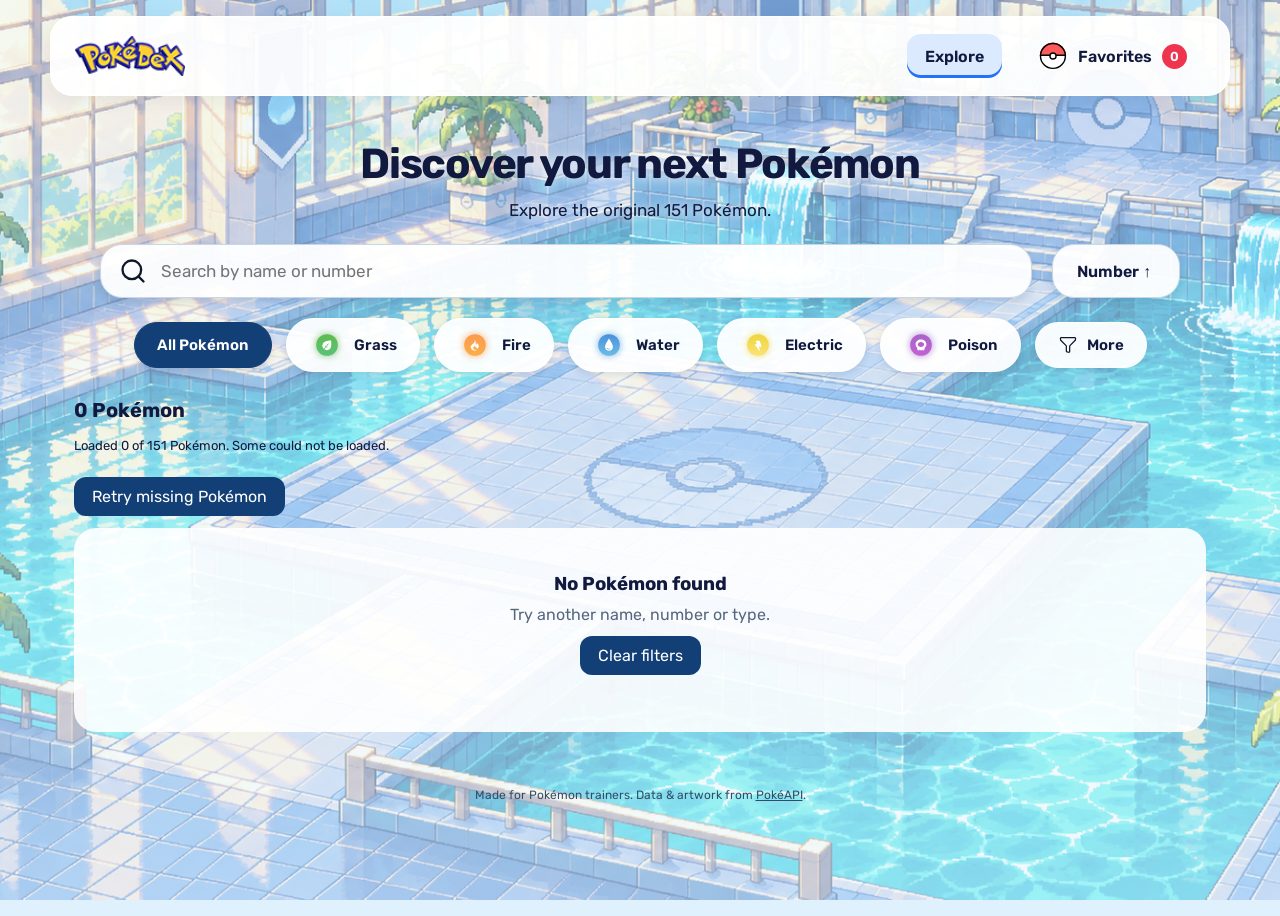
==== commit 4a985092: "Fix responsive layout, filters and navigation" ====
--- a/assets/index.html
+++ b/assets/index.html
@@ -31,7 +31,7 @@
 </div>
 </section>
 <section aria-label="Pokémon results">
-<div class="results-toolbar"><h2 id="results-count" aria-live="polite">Loading Pokémon…</h2><div class="view-switch" aria-label="View layout"><button id="grid-view" aria-label="Grid view" aria-pressed="true">▦</button><button id="list-view" aria-label="List view" aria-pressed="false">☰</button></div></div>
+<div class="results-toolbar"><h2 id="results-count" aria-live="polite">Loading Pokémon…</h2><div class="view-switch" aria-label="View layout"><button id="grid-view" aria-label="Grid view" aria-pressed="true"></button><button id="list-view" aria-label="List view" aria-pressed="false"></button></div></div>
 <p id="load-status" class="load-status" role="status">Getting your Pokémon ready…</p>
 <button id="retry-load" class="retry-button" hidden>Retry missing Pokémon</button>
 <div class="empty-state" id="favorites-empty" hidden><h3>No Pokémon found</h3><p id="empty-description"></p><button id="reset-filters">Clear filters</button></div>
--- a/assets/css/main.css
+++ b/assets/css/main.css
@@ -109,16 +109,17 @@
 }
 
 .top-nav {
-  display: flex;
-  justify-content: space-between;
-  align-items: center;
-  gap: 16px;
-  padding: 14px 24px;
+    display: flex;
+    flex-direction: row;
+    align-items: center;
+    justify-content: space-between;
+    gap: 10px;
+    padding: 14px 24px;
 }
 
 .brand img {
   display: block;
-  width: 160px;
+  width: 110px;
   height: auto;
 }
 
@@ -217,8 +218,7 @@
   margin: 24px auto 20px;
 }
 
-.search-box,
-.sort-box {
+.search-box {
   display: flex;
   align-items: center;
   min-height: 54px;
@@ -247,6 +247,17 @@
   border: 0;
   background: transparent;
   font-size: 17px;
+}
+
+.sort-box {
+  display: flex;
+  align-items: center;
+  flex-shrink: 0;
+  min-height: 54px;
+  border: 1px solid #c7d7e8;
+  border-radius: 22px;
+  background: rgba(255, 255, 255, 0.94);
+  box-shadow: 0 4px 8px rgba(30, 60, 90, 0.14);
 }
 
 .sort-box select {
@@ -257,6 +268,8 @@
   font-size: 16px;
   font-weight: 600;
   cursor: pointer;
+  appearance: none;
+ -webkit-appearance: none;
 }
 
 .filters,
@@ -311,33 +324,12 @@
   border-color:#123f76;
 }
 
-.more-types {
-  position:relative;
-}
-
 .more-types summary {
   list-style:none;
 }
 
 .more-types summary::-webkit-details-marker {
   display:none;
-}
-
-.more-panel {
-  position: absolute;
-  top: calc(100% + 10px);
-  right: 0;
-  z-index: 10;
-  display: grid;
-  grid-template-columns: repeat(3, minmax(0, 1fr));
-  gap: 8px;
-  width: 540px;
-  max-width: calc(100vw - 32px);
-  padding: 16px;
-  border: 1px solid #d2deec;
-  border-radius: 22px;
-  background: #f8fcff;
-  box-shadow: 0 12px 35px rgba(24, 54, 90, 0.18);
 }
 
 .more-panel .btn-header {
@@ -358,21 +350,6 @@
   font-size:20px;
 }
 
-.view-switch {
-  display:flex;
-  background:#f7fbff;
-  border-radius:12px;
-  padding:3px;
-}
-
-.view-switch button {
-  min-width:42px;
-  min-height:36px;
-  border-radius:10px;
-  font-size:22px;
-  color:#667991;
-}
-
 .view-switch button[aria-pressed="true"] {
   background:#123f76;
   color:#fff;
@@ -384,9 +361,17 @@
   gap:20px;
 }
 
-.pokemon-all.is-list {
-  grid-template-columns:minmax(0,680px);
-  justify-content:center;
+@media (min-width: 1025px) {
+  .pokemon-all,
+  .pokemon-all.is-list {
+    display: grid;
+    grid-template-columns: repeat(3, minmax(0, 1fr));
+    gap: 24px;
+    width: 100%;
+    max-width: none;
+    margin-inline: 0;
+    justify-content: stretch;
+  }
 }
 
 .load-status {
@@ -880,6 +865,33 @@
   background: #f3d7d4;
 }
 
+.more-types {
+  position: relative;
+}
+
+.more-panel {
+  position: absolute;
+  top: calc(100% + 10px);
+  right: 0;
+  z-index: 30;
+  display: grid;
+  grid-template-columns: repeat(3, minmax(0, 1fr));
+  gap: 8px;
+  width: 540px;
+  max-width: calc(100vw - 32px);
+  padding: 16px;
+  border: 1px solid rgba(255, 255, 255, 0.75);
+  border-radius: 22px;
+  background: rgba(255, 255, 255, 0.88);
+  backdrop-filter: blur(16px);
+  -webkit-backdrop-filter: blur(16px);
+  box-shadow: 0 12px 30px rgb(25 30 45 / 18%);
+}
+
+.more-types:not([open]) .more-panel {
+  display: none;
+}
+
 /* Tablet */
 @media (max-width: 1024px) {
   .pokemon-all {
@@ -892,21 +904,41 @@
 
 /* Celular */
 @media (max-width: 600px) {
-  .top-nav {
-    flex-wrap: wrap;
+    .top-nav {
+    display: flex;
+    flex-direction: row;
+    align-items: center;
+    justify-content: space-between;
     gap: 10px;
-    padding: 14px 16px;
-  }
+    padding: 14px 12px;
+  }
+
+  .brand {
+    align-self: auto;
+    flex-shrink: 0;
+  }
+
   .brand img {
+    display: block;
     width: 125px;
   }
+
   .page-links {
-    gap: 4px;
+    display: flex;
+    align-items: center;
+    justify-content: flex-end;
+    gap: 0;
+    width: auto;
     font-size: 12px;
   }
+
   .page-links a {
     gap: 5px;
     padding: 8px;
+  }
+
+  .page-links .explore-link {
+    display: none;
   }
   .favorites-link img {
     width: 24px;
@@ -935,23 +967,55 @@
     align-self: flex-end;
     min-height: 42px;
   }
-  .primary-filters,
   .filters {
-    gap: 7px;
-  }
+    display: flex;
+    flex-direction: column;
+    align-items: stretch;
+    gap: 10px;
+}
+
+.primary-filters {
+    display: grid;
+    grid-template-columns: repeat(2, minmax(0, 1fr));
+    gap: 8px;
+}
+
+.primary-filters .btn-header {
+    width: 100%;
+    min-width: 0;
+}
+
+.more-types {
+    position: relative;
+    width: 100%;
+}
+
+.more-types summary {
+    width: 100%;
+}
   .btn-header,
   .more-types summary {
     padding: 7px 12px;
     font-size: 12px;
   }
   .more-panel {
-    position: fixed;
-    top: auto;
-    right: 16px;
-    left: 16px;
-    width: auto;
-    margin-top: 8px;
-  }
+    position: static;
+    display: grid;
+    grid-template-columns: repeat(2, minmax(0, 1fr));
+    gap: 8px;
+    width: 100%;
+    max-width: none;
+    max-height: none;
+    margin-top: 10px;
+    padding: 12px;
+}
+
+.more-panel .btn-header {
+    width: 100%;
+    min-width: 0;
+    padding: 8px;
+    font-size: 12px;
+}
   .pokemon-all,
   .pokemon-all.is-list {
     grid-template-columns: minmax(0, 1fr);
@@ -962,6 +1026,73 @@
   .results-toolbar h2 {
     font-size: 18px;
   }
+
+  filter-actions {
+    position: relative;
+    display: grid;
+    grid-template-columns: repeat(2, minmax(0, 1fr));
+    align-items: start;
+    gap: 8px;
+    width: 100%;
+    z-index: 20;
+}
+
+.filter-actions .sort-box {
+    display: flex;
+    align-items: center;
+    align-self: stretch;
+    width: 100%;
+    min-width: 0;
+    min-height: 46px;
+    margin: 0;
+    border: 1px solid rgba(255, 255, 255, 0.9);
+    border-radius: 100px;
+    background: rgba(255, 255, 255, 0.94);
+    box-shadow: 0 3px 8px rgb(25 30 45 / 10%);
+    overflow: hidden;
+}
+
+.filter-actions .sort-box select {
+    width: 100%;
+    min-height: 46px;
+    padding: 8px 12px;
+    text-align: center;
+    font-size: 12px;
+}
+
+.filter-actions .more-types {
+    position: static;
+    width: 100%;
+    min-width: 0;
+}
+
+.filter-actions .more-types summary {
+    width: 100%;
+    min-height: 46px;
+}
+
+.filter-actions .more-panel {
+    position: absolute;
+    top: calc(100% + 8px);
+    left: 0;
+    right: 0;
+    display: grid;
+    grid-template-columns: repeat(2, minmax(0, 1fr));
+    gap: 8px;
+    width: 100%;
+    max-width: none;
+    max-height: 50vh;
+    overflow-y: auto;
+    margin: 0;
+    padding: 12px;
+    z-index: 30;
+    background: rgba(255, 255, 255, 0.88);
+    backdrop-filter: blur(16px);
+    -webkit-backdrop-filter: blur(16px);
+    border: 1px solid rgba(255, 255, 255, 0.75);
+    border-radius: 22px;
+    box-shadow: 0 12px 30px rgba(0, 57, 226, 0.18);
+    }
 }
 
 /* Espaço extra para medidas em cards estreitos */
